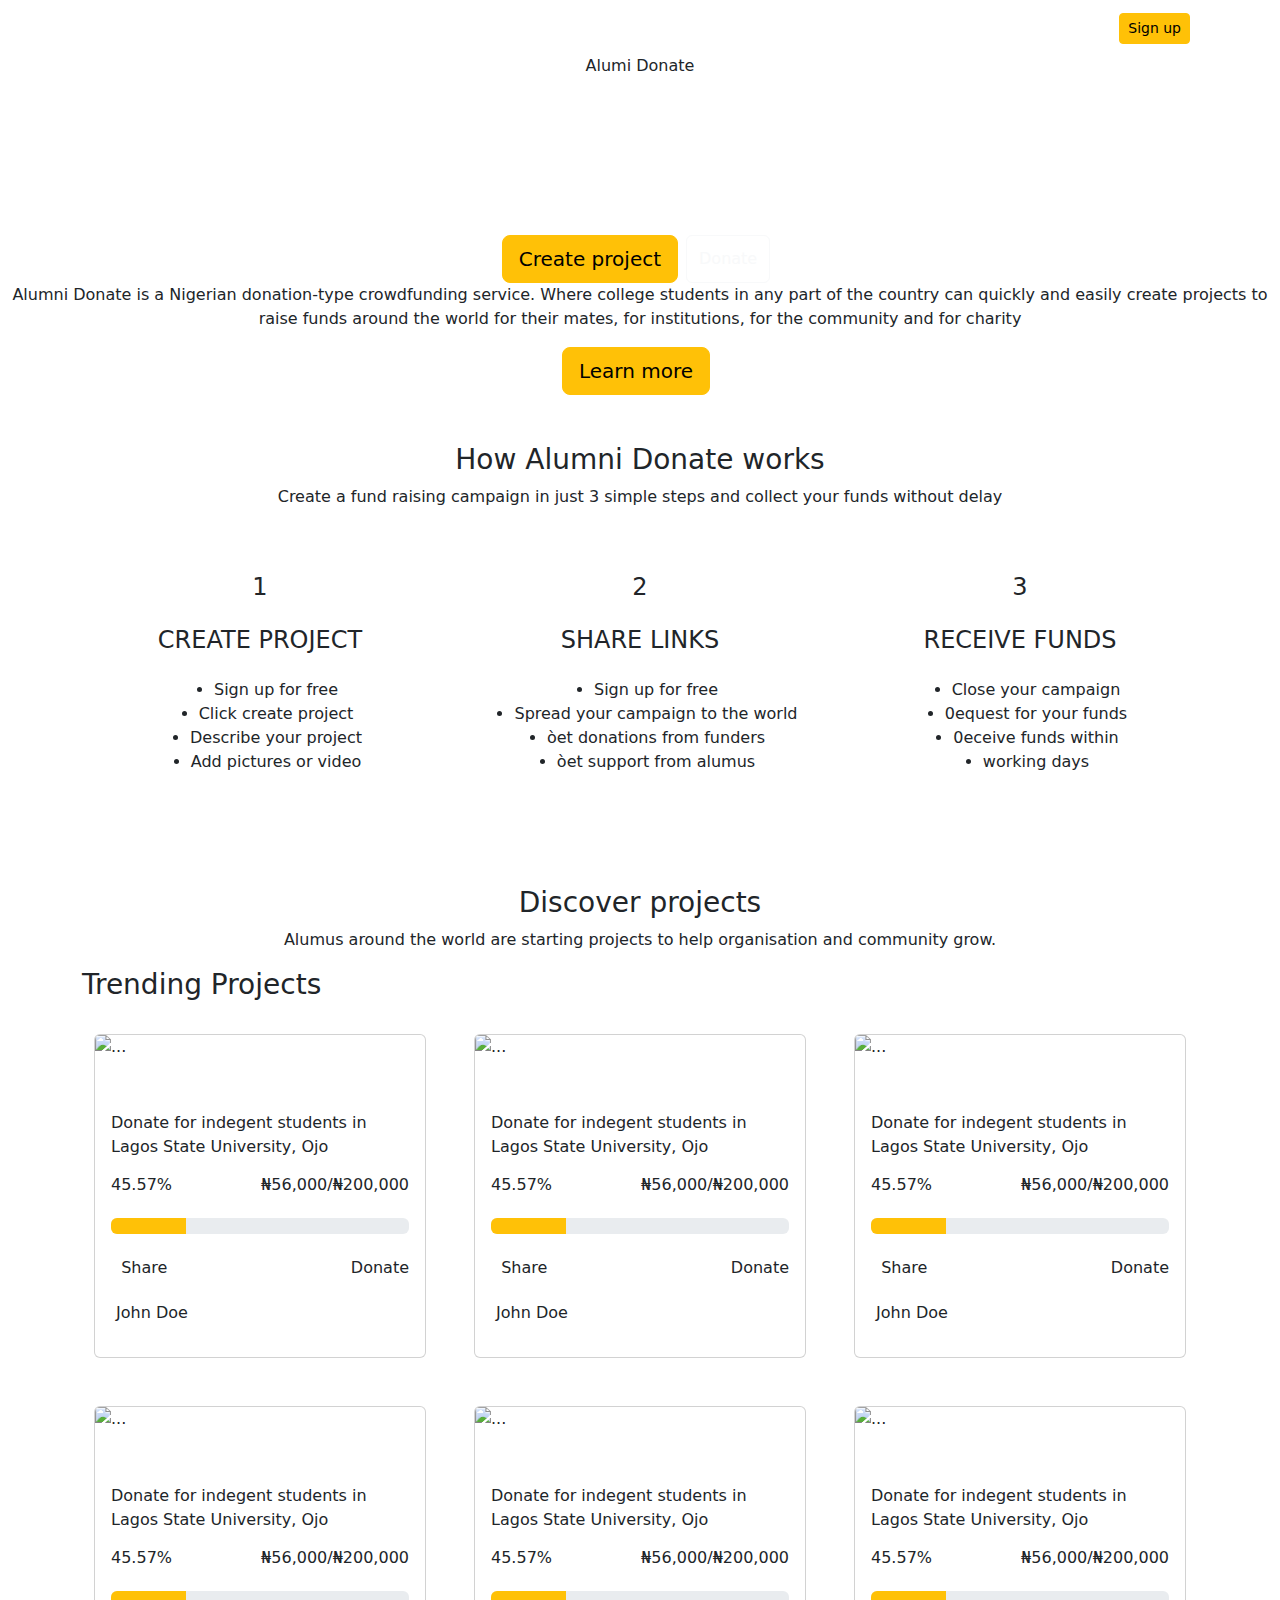
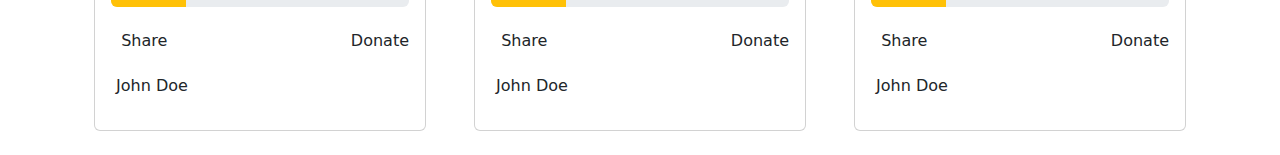
==== Front-end/pages/index.html @ fae0b741 "edits to index" ====
<!DOCTYPE html>
<html lang="en">
  <head>
    <meta charset="UTF-8" />
    <meta http-equiv="X-UA-Compatible" content="IE=edge" />
    <meta name="viewport" content="width=device-width, initial-scale=1.0" />
    <title>Document</title>
    <link href="fontawesome6.2.0/css/fontawesome.css" rel="stylesheet" />
    <link href="fontawesome6.2.0/css/brands.css" rel="stylesheet" />
    <link href="fontawesome6.2.0/css/solid.css" rel="stylesheet" />
    <link
      rel="stylesheet"
      href="https://cdnjs.cloudflare.com/ajax/libs/twitter-bootstrap/5.1.0/css/bootstrap.min.css"
    />
    <!-- <link rel="stylesheet" href="https://cdnjs.cloudflare.com/ajax/libs/font-awesome/5.15.4/css/all.min.css"> -->
    <link rel="stylesheet" href="css/main.css" />
  </head>
  <body>
    <section class="hero">
      <header class="menu_wrapper">
        <nav class="navbar navbar-expand-lg">
          <div class="container">
            <a href="index.php" class="navbar-brand">
              <img src="image/logo.png" class="img-fluid" alt="" />
            </a>

            <button
              class="navbar-toggler"
              data-bs-toggle="collapse"
              data-bs-target="#menu"
              area-controls="menu"
              area-expanded="false"
              area-label="Toggle navigation"
            >
              <i class="fas fa-stream navbar-toggler-icon text-black"></i>
            </button>
            <div class="collapse navbar-collapse" id="menu">
              <ul class="navbar-nav ms-auto mb-2 mb-lg-0">
                <li class="nav-item dropdown">
                  <a
                    href=""
                    class="text-white nav-link dropdown-toggle"
                    data-bs-toggle="dropdown"
                    data-bs-auto-close="outside"
                  >
                    <!-- <i class="fa-solid fa-bars"></i> -->
                    Browse
                  </a>
                  <ul class="dropdown-menu bg-dark shadow">
                    <li>
                      <a href="" class="text-white dropdown-item">
                        How it works
                      </a>
                    </li>
                    <li>
                      <a href="" class="text-white dropdown-item">
                        Documentation
                      </a>
                    </li>
                    <li>
                      <a href="" class="text-white dropdown-item">
                        Fund Request
                      </a>
                    </li>
                  </ul>
                </li>
                <li class="nav-item">
                  <a href="communication.php" class="text-white nav-link">
                    <!-- <i class="fa-solid fa-location-dot"></i> -->
                    Login
                  </a>
                </li>
              </ul>
              <form class="d-flex" role="search">
                <input
                  class="btn btn-sm btn-warning me-2"
                  type="button"
                  value="Sign up"
                />
              </form>
            </div>
          </div>
        </nav>
      </header>

      <center>
        <h6 class="small-title">Alumi Donate</h6>
      </center>
      <h1 class="title-text text-white text-center">
        Raising funds to build the
        <br />
        Institutions of our
        <br />
        dreams
      </h1>
      <div class="hero-btn d-flex justify-content-center mx-auto">
        <button class="btn btn-lg btn-warning me-2" type="button">
          Create project
        </button>
        <button class="btn btn-outline-light me-2" type="button">
          Donate
          <i class="fa-solid fa-arrow-right"></i>
        </button>
      </div>
    </section>

    <section class="top_box">
      <p class="text-center">
        Alumni Donate is a Nigerian donation-type crowdfunding service. Where
        college students in any part of the country can quickly and easily
        create projects to raise funds around the world for their mates, for
        institutions, for the community and for charity
      </p>
      <center>
        <button class="btn btn-lg btn-warning me-2" type="button">
          Learn more
        </button>
      </center>
    </section>

    <section class="first_section mt-5">
      <h3 class="text-center tick-title">How Alumni Donate works</h3>
      <p class="text-center">
        Create a fund raising campaign in just 3 simple steps and collect your
        funds without delay
      </p>
      <br />
      <br />
      <div class="container">
        <div class="row">
          <div
            class="col-md-4 d-flex flex-column justify-content-center align-items-center"
          >
            <h4
              class="number mb-4 d-flex justify-content-center align-items-center"
            >
              1
            </h4>
            <h4 class="mb-4">CREATE PROJECT</h4>
            <ul
              class="d-flex flex-column justify-content-center align-items-center"
            >
              <li>Sign up for free</li>
              <li>Click create project</li>
              <li>Describe your project</li>
              <li>Add pictures or video</li>
            </ul>
          </div>
          <div
            class="col-md-4 d-flex flex-column justify-content-center align-items-center"
          >
            <h4
              class="number mb-4 d-flex justify-content-center align-items-center"
            >
              2
            </h4>
            <h4 class="mb-4">SHARE LINKS</h4>
            <ul
              class="d-flex flex-column justify-content-center align-items-center"
            >
              <li>Sign up for free</li>
              <li>Spread your campaign to the world</li>
              <li>òet donations from funders</li>
              <li>òet support from alumus</li>
            </ul>
          </div>
          <div
            class="col-md-4 d-flex flex-column justify-content-center align-items-center"
          >
            <h4
              class="number mb-4 d-flex justify-content-center align-items-center"
            >
              3
            </h4>
            <h4 class="mb-4">RECEIVE FUNDS</h4>
            <ul
              class="d-flex flex-column justify-content-center align-items-center"
            >
              <li>Close your campaign</li>
              <li>0equest for your funds</li>
              <li>0eceive funds within</li>
              <li>working days</li>
            </ul>
          </div>
        </div>
      </div>
    </section>

    <section class="second_section mt-5 pt-5">
      <div class="container">
        <h3 class="text-center tick-title">Discover projects</h3>
        <p class="text-center">
          Alumus around the world are starting projects to help organisation and
          community grow.
        </p>
        <h3 class="trending">Trending Projects</h3>

        <div class="row">
          <div class="col-md-4 p-4">
            <div class="card h-100">
              <img
                src="https://images.pexels.com/photos/1370295/pexels-photo-1370295.jpeg?auto=compress&cs=tinysrgb&w=1260&h=750&dpr=1"
                class="card-img-top"
                alt="..."
              />
              <div class="card-body">
                <span class="badge m-2">EDUCATION</span>
                <p class="card-text mb-3">
                  Donate for indegent students in Lagos State University, Ojo
                </p>
                <div
                  class="amount mb-3 d-flex flex-row justify-content-between"
                >
                  <h6>45.57%</h6>
                  <h6>₦56,000/₦200,000</h6>
                </div>
                <div class="progress mb-4">
                  <div
                    class="progress-bar bg-warning"
                    role="progressbar"
                    aria-label="Warning example"
                    style="width: 25%"
                    aria-valuenow="25"
                    aria-valuemin="0"
                    aria-valuemax="100"
                  ></div>
                </div>
                <div
                  class="amount mb-3 d-flex flex-row justify-content-between"
                >
                  <h6>
                    <i class="fa-sharp fa-solid fa-share-nodes"></i>
                    &nbsp; Share
                  </h6>
                  <h6>
                    <i class="fa-solid fa-hand-holding-dollar"></i>
                    &nbsp;Donate
                  </h6>
                </div>
                <div class="line"></div>
                <div
                  class="mt-3 d-flex flex-row align-item-center justify-item-center"
                >
                  <img src="image/icon.png" class="img-fluid icon" alt="" />
                  &nbsp;
                  <p>John Doe</p>
                </div>
              </div>
              <!-- <div class="card-footer">
                <small class="text-muted">Last updated 3 mins ago</small>
              </div> -->
            </div>
          </div>
          <div class="col-md-4 p-4">
            <div class="card h-100">
              <img
                src="https://images.pexels.com/photos/1370295/pexels-photo-1370295.jpeg?auto=compress&cs=tinysrgb&w=1260&h=750&dpr=1"
                class="card-img-top"
                alt="..."
              />
              <div class="card-body">
                <span class="badge m-2">EDUCATION</span>
                <p class="card-text mb-3">
                  Donate for indegent students in Lagos State University, Ojo
                </p>
                <div
                  class="amount mb-3 d-flex flex-row justify-content-between"
                >
                  <h6>45.57%</h6>
                  <h6>₦56,000/₦200,000</h6>
                </div>
                <div class="progress mb-4">
                  <div
                    class="progress-bar bg-warning"
                    role="progressbar"
                    aria-label="Warning example"
                    style="width: 25%"
                    aria-valuenow="25"
                    aria-valuemin="0"
                    aria-valuemax="100"
                  ></div>
                </div>
                <div
                  class="amount mb-3 d-flex flex-row justify-content-between"
                >
                  <h6>
                    <i class="fa-sharp fa-solid fa-share-nodes"></i>
                    &nbsp; Share
                  </h6>
                  <h6>
                    <i class="fa-solid fa-hand-holding-dollar"></i>
                    &nbsp;Donate
                  </h6>
                </div>
                <div class="line"></div>
                <div
                  class="mt-3 d-flex flex-row align-item-center justify-item-center"
                >
                  <img src="image/icon.png" class="img-fluid icon" alt="" />
                  &nbsp;
                  <p>John Doe</p>
                </div>
              </div>
              <!-- <div class="card-footer">
                <small class="text-muted">Last updated 3 mins ago</small>
              </div> -->
            </div>
          </div>
          <div class="col-md-4 p-4">
            <div class="card h-100">
              <img
                src="https://images.pexels.com/photos/1370295/pexels-photo-1370295.jpeg?auto=compress&cs=tinysrgb&w=1260&h=750&dpr=1"
                class="card-img-top"
                alt="..."
              />
              <div class="card-body">
                <span class="badge m-2">EDUCATION</span>
                <p class="card-text mb-3">
                  Donate for indegent students in Lagos State University, Ojo
                </p>
                <div
                  class="amount mb-3 d-flex flex-row justify-content-between"
                >
                  <h6>45.57%</h6>
                  <h6>₦56,000/₦200,000</h6>
                </div>
                <div class="progress mb-4">
                  <div
                    class="progress-bar bg-warning"
                    role="progressbar"
                    aria-label="Warning example"
                    style="width: 25%"
                    aria-valuenow="25"
                    aria-valuemin="0"
                    aria-valuemax="100"
                  ></div>
                </div>
                <div
                  class="amount mb-3 d-flex flex-row justify-content-between"
                >
                  <h6>
                    <i class="fa-sharp fa-solid fa-share-nodes"></i>
                    &nbsp; Share
                  </h6>
                  <h6>
                    <i class="fa-solid fa-hand-holding-dollar"></i>
                    &nbsp;Donate
                  </h6>
                </div>
                <div class="line"></div>
                <div
                  class="mt-3 d-flex flex-row align-item-center justify-item-center"
                >
                  <img src="image/icon.png" class="img-fluid icon" alt="" />
                  &nbsp;
                  <p>John Doe</p>
                </div>
              </div>
              <!-- <div class="card-footer">
                <small class="text-muted">Last updated 3 mins ago</small>
              </div> -->
            </div>
          </div>
        </div>
        <div class="row">
          <div class="col-md-4 p-4">
            <div class="card h-100">
              <img
                src="https://images.pexels.com/photos/1370295/pexels-photo-1370295.jpeg?auto=compress&cs=tinysrgb&w=1260&h=750&dpr=1"
                class="card-img-top"
                alt="..."
              />
              <div class="card-body">
                <span class="badge m-2">EDUCATION</span>
                <p class="card-text mb-3">
                  Donate for indegent students in Lagos State University, Ojo
                </p>
                <div
                  class="amount mb-3 d-flex flex-row justify-content-between"
                >
                  <h6>45.57%</h6>
                  <h6>₦56,000/₦200,000</h6>
                </div>
                <div class="progress mb-4">
                  <div
                    class="progress-bar bg-warning"
                    role="progressbar"
                    aria-label="Warning example"
                    style="width: 25%"
                    aria-valuenow="25"
                    aria-valuemin="0"
                    aria-valuemax="100"
                  ></div>
                </div>
                <div
                  class="amount mb-3 d-flex flex-row justify-content-between"
                >
                  <h6>
                    <i class="fa-sharp fa-solid fa-share-nodes"></i>
                    &nbsp; Share
                  </h6>
                  <h6>
                    <i class="fa-solid fa-hand-holding-dollar"></i>
                    &nbsp;Donate
                  </h6>
                </div>
                <div class="line"></div>
                <div
                  class="mt-3 d-flex flex-row align-item-center justify-item-center"
                >
                  <img src="image/icon.png" class="img-fluid icon" alt="" />
                  &nbsp;
                  <p>John Doe</p>
                </div>
              </div>
              <!-- <div class="card-footer">
                <small class="text-muted">Last updated 3 mins ago</small>
              </div> -->
            </div>
          </div>
          <div class="col-md-4 p-4">
            <div class="card h-100">
              <img
                src="https://images.pexels.com/photos/1370295/pexels-photo-1370295.jpeg?auto=compress&cs=tinysrgb&w=1260&h=750&dpr=1"
                class="card-img-top"
                alt="..."
              />
              <div class="card-body">
                <span class="badge m-2">EDUCATION</span>
                <p class="card-text mb-3">
                  Donate for indegent students in Lagos State University, Ojo
                </p>
                <div
                  class="amount mb-3 d-flex flex-row justify-content-between"
                >
                  <h6>45.57%</h6>
                  <h6>₦56,000/₦200,000</h6>
                </div>
                <div class="progress mb-4">
                  <div
                    class="progress-bar bg-warning"
                    role="progressbar"
                    aria-label="Warning example"
                    style="width: 25%"
                    aria-valuenow="25"
                    aria-valuemin="0"
                    aria-valuemax="100"
                  ></div>
                </div>
                <div
                  class="amount mb-3 d-flex flex-row justify-content-between"
                >
                  <h6>
                    <i class="fa-sharp fa-solid fa-share-nodes"></i>
                    &nbsp; Share
                  </h6>
                  <h6>
                    <i class="fa-solid fa-hand-holding-dollar"></i>
                    &nbsp;Donate
                  </h6>
                </div>
                <div class="line"></div>
                <div
                  class="mt-3 d-flex flex-row align-item-center justify-item-center"
                >
                  <img src="image/icon.png" class="img-fluid icon" alt="" />
                  &nbsp;
                  <p>John Doe</p>
                </div>
              </div>
              <!-- <div class="card-footer">
                <small class="text-muted">Last updated 3 mins ago</small>
              </div> -->
            </div>
          </div>
          <div class="col-md-4 p-4">
            <div class="card h-100">
              <img
                src="https://images.pexels.com/photos/1370295/pexels-photo-1370295.jpeg?auto=compress&cs=tinysrgb&w=1260&h=750&dpr=1"
                class="card-img-top"
                alt="..."
              />
              <div class="card-body">
                <span class="badge m-2">EDUCATION</span>
                <p class="card-text mb-3">
                  Donate for indegent students in Lagos State University, Ojo
                </p>
                <div
                  class="amount mb-3 d-flex flex-row justify-content-between"
                >
                  <h6>45.57%</h6>
                  <h6>₦56,000/₦200,000</h6>
                </div>
                <div class="progress mb-4">
                  <div
                    class="progress-bar bg-warning"
                    role="progressbar"
                    aria-label="Warning example"
                    style="width: 25%"
                    aria-valuenow="25"
                    aria-valuemin="0"
                    aria-valuemax="100"
                  ></div>
                </div>
                <div
                  class="amount mb-3 d-flex flex-row justify-content-between"
                >
                  <h6>
                    <i class="fa-sharp fa-solid fa-share-nodes"></i>
                    &nbsp; Share
                  </h6>
                  <h6>
                    <i class="fa-solid fa-hand-holding-dollar"></i>
                    &nbsp;Donate
                  </h6>
                </div>
                <div class="line"></div>
                <div
                  class="mt-3 d-flex flex-row align-item-center justify-item-center"
                >
                  <img src="image/icon.png" class="img-fluid icon" alt="" />
                  &nbsp;
                  <p>John Doe</p>
                </div>
              </div>
              <!-- <div class="card-footer">
                <small class="text-muted">Last updated 3 mins ago</small>
              </div> -->
            </div>
          </div>
        </div>
      </div>
    </section>

    <!-- <section class="section-subscribe bg-light">
        <div class="container">
          <div class="row justify-content-center align-items-center">
            <div class="col-md-12- mb-4">
              <h1 class="heading">Newsletter</h1>
            </div>

            <div class="col-md-12">
              <form action="" method="POST">
                <div class="row">
                  <div class="col-md-4 mb-4">
                    <input
                      type="email"
                      class="form-control"
                      placeholder="Please enter your email address"
                    />
                  </div>

                  <div class="col-md-4" mb-4>
                    <input
                      type="submit"
                      class="btn btn-secondary w-100"
                      value="Subscribe"
                    />
                  </div>
                </div>
              </form>
            </div>
          </div>
        </div>
      </section>
    </div>
    <div class="card-footer text_color">
      <div class="margin_style">
        <a href="" class="">
          <img src="/Front-end/assets/image/logo.png" class="img-fluid navbar-brand" alt="" />
        </a>
      </div>
      <div class="row footer_background">
        <div class="col-sm-6 col-md-4 col-lg-3">
          <h4>COMPANY</h4>
          <h6>About Us</h6>
          <h6>Get in Touch</h6>
          <h6>Terms of Service</h6>
          <h6>Privacy Policy</h6>
        </div>
        <div class="col-sm-6 col-md-4 col-lg-3">
          <h4>RESOURCES</h4>
          <h6>How it works</h6>
          <h6>White paper</h6>
        </div>
        <div class="col-sm-6 col-md-4 col-lg-3">
          <h4>QUICK LINKS</h4>
          <h6>Home</h6>
          <h6>campaign</h6>
          <h6>FAQs</h6>
        </div>
        <div class="col-sm-6 col-md-4 col-lg-3">
          <h4>COMMUNITY</h4>
          <div class="social_link d-flex align-item-center gap-4">
            <a href="">
              <i class="fa-brands fa-facebook social_style"></i>
            </a>
            <a href="">
              <i class="fa-brands fa-instagram"></i>
            </a>
          </div>

          <div class="social_link d-flex align-item-center gap-4">
            <a href="">
              <i class="fa-brands fa-linkedin"></i>
            </a>
            <a href="">
              <i class="fa-brands fa-twitter"></i>
            </a>
          </div>
        </div>
      </div>
    </div>
  </section> -->

    <script src="js/app.js"></script>
    <script src="https://cdnjs.cloudflare.com/ajax/libs/popper.js/2.9.2/umd/popper.min.js"></script>
    <script src="https://cdnjs.cloudflare.com/ajax/libs/twitter-bootstrap/5.1.0/js/bootstrap.min.js"></script>
    <script src="https://cdnjs.cloudflare.com/ajax/libs/font-awesome/5.15.4/js/solid.min.js"></script>
  </body>
</html>
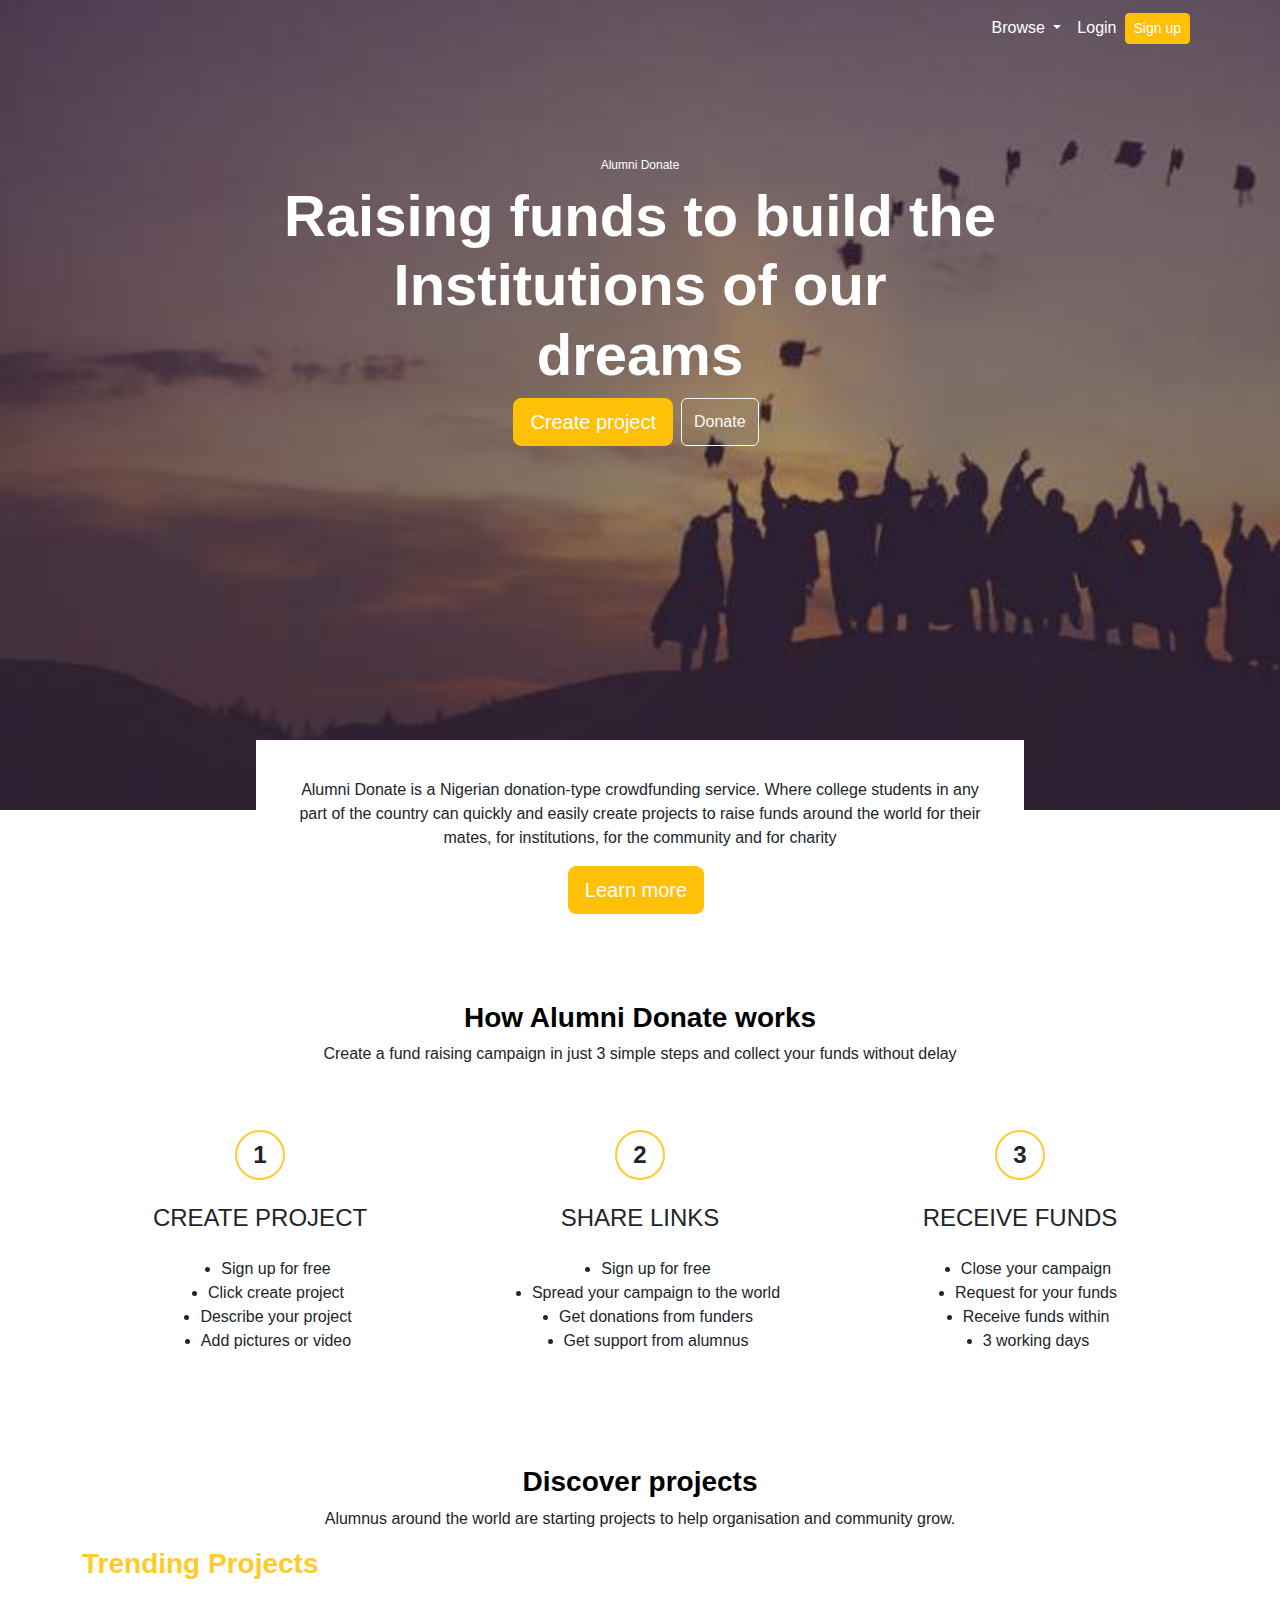
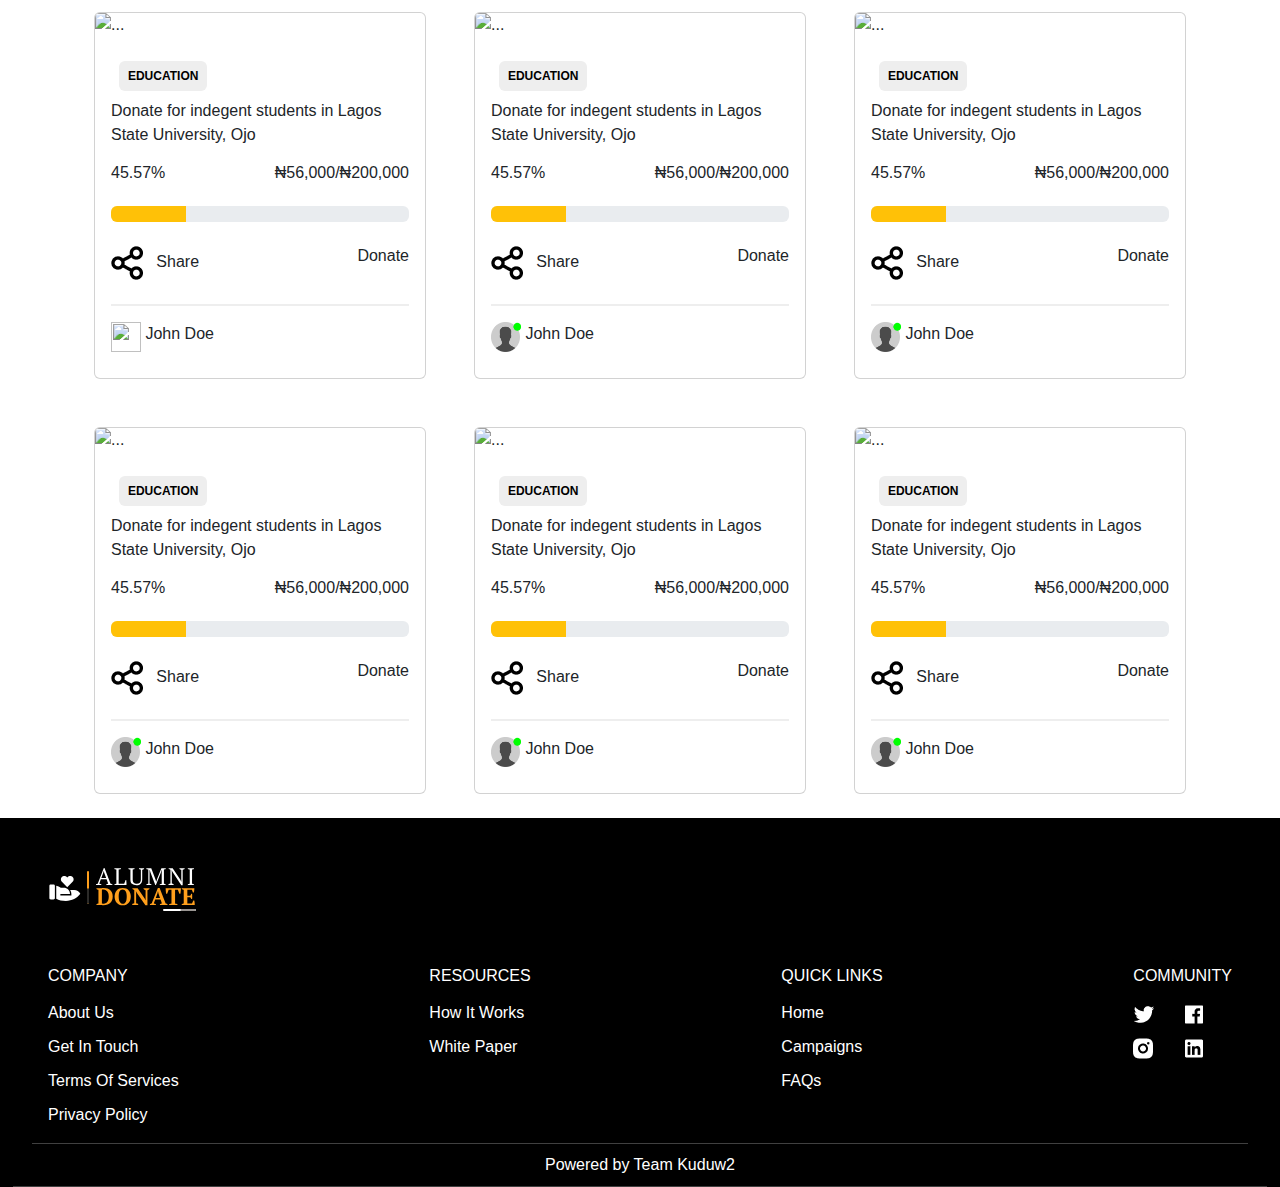
==== commit dcd3ea74: "frontend touches" ====
--- a/Front-end/pages/index.html
+++ b/Front-end/pages/index.html
@@ -4,7 +4,7 @@
     <meta charset="UTF-8" />
     <meta http-equiv="X-UA-Compatible" content="IE=edge" />
     <meta name="viewport" content="width=device-width, initial-scale=1.0" />
-    <title>Document</title>
+    <title>Alumni Donate</title>
     <link href="fontawesome6.2.0/css/fontawesome.css" rel="stylesheet" />
     <link href="fontawesome6.2.0/css/brands.css" rel="stylesheet" />
     <link href="fontawesome6.2.0/css/solid.css" rel="stylesheet" />
@@ -13,7 +13,7 @@
       href="https://cdnjs.cloudflare.com/ajax/libs/twitter-bootstrap/5.1.0/css/bootstrap.min.css"
     />
     <!-- <link rel="stylesheet" href="https://cdnjs.cloudflare.com/ajax/libs/font-awesome/5.15.4/css/all.min.css"> -->
-    <link rel="stylesheet" href="css/main.css" />
+    <link rel="stylesheet" href="../assets/css/main.css" />
   </head>
   <body>
     <section class="hero">
@@ -84,7 +84,7 @@
       </header>
 
       <center>
-        <h6 class="small-title">Alumi Donate</h6>
+        <h6 class="small-title">Alumni Donate</h6>
       </center>
       <h1 class="title-text text-white text-center">
         Raising funds to build the
@@ -119,7 +119,7 @@
     </section>
 
     <section class="first_section mt-5">
-      <h3 class="text-center tick-title">How Alumni Donate works</h3>
+      <h3 class="text-center tick-title" id="workings">How Alumni Donate works</h3>
       <p class="text-center">
         Create a fund raising campaign in just 3 simple steps and collect your
         funds without delay
@@ -160,8 +160,8 @@
             >
               <li>Sign up for free</li>
               <li>Spread your campaign to the world</li>
-              <li>òet donations from funders</li>
-              <li>òet support from alumus</li>
+              <li>Get donations from funders</li>
+              <li>Get support from alumnus</li>
             </ul>
           </div>
           <div
@@ -177,9 +177,9 @@
               class="d-flex flex-column justify-content-center align-items-center"
             >
               <li>Close your campaign</li>
-              <li>0equest for your funds</li>
-              <li>0eceive funds within</li>
-              <li>working days</li>
+              <li>Request for your funds</li>
+              <li>Receive funds within</li>
+              <li>3 working days</li>
             </ul>
           </div>
         </div>
@@ -190,7 +190,7 @@
       <div class="container">
         <h3 class="text-center tick-title">Discover projects</h3>
         <p class="text-center">
-          Alumus around the world are starting projects to help organisation and
+          Alumnus around the world are starting projects to help organisation and
           community grow.
         </p>
         <h3 class="trending">Trending Projects</h3>
@@ -229,7 +229,7 @@
                   class="amount mb-3 d-flex flex-row justify-content-between"
                 >
                   <h6>
-                    <i class="fa-sharp fa-solid fa-share-nodes"></i>
+                    <img src="../assets/logo/share logo.png" alt="">
                     &nbsp; Share
                   </h6>
                   <h6>
@@ -284,7 +284,7 @@
                   class="amount mb-3 d-flex flex-row justify-content-between"
                 >
                   <h6>
-                    <i class="fa-sharp fa-solid fa-share-nodes"></i>
+                    <img src="../assets/logo/share logo.png" alt="">
                     &nbsp; Share
                   </h6>
                   <h6>
@@ -296,7 +296,7 @@
                 <div
                   class="mt-3 d-flex flex-row align-item-center justify-item-center"
                 >
-                  <img src="image/icon.png" class="img-fluid icon" alt="" />
+                  <img src="../assets/image/icon.png" class="img-fluid icon" alt="" />
                   &nbsp;
                   <p>John Doe</p>
                 </div>
@@ -339,7 +339,7 @@
                   class="amount mb-3 d-flex flex-row justify-content-between"
                 >
                   <h6>
-                    <i class="fa-sharp fa-solid fa-share-nodes"></i>
+                    <img src="../assets/logo/share logo.png" alt="">
                     &nbsp; Share
                   </h6>
                   <h6>
@@ -351,7 +351,7 @@
                 <div
                   class="mt-3 d-flex flex-row align-item-center justify-item-center"
                 >
-                  <img src="image/icon.png" class="img-fluid icon" alt="" />
+                  <img src="../assets/image/icon.png" class="img-fluid icon" alt="" />
                   &nbsp;
                   <p>John Doe</p>
                 </div>
@@ -396,7 +396,7 @@
                   class="amount mb-3 d-flex flex-row justify-content-between"
                 >
                   <h6>
-                    <i class="fa-sharp fa-solid fa-share-nodes"></i>
+                    <img src="../assets/logo/share logo.png" alt="">
                     &nbsp; Share
                   </h6>
                   <h6>
@@ -408,7 +408,7 @@
                 <div
                   class="mt-3 d-flex flex-row align-item-center justify-item-center"
                 >
-                  <img src="image/icon.png" class="img-fluid icon" alt="" />
+                  <img src="../assets/image/icon.png" class="img-fluid icon" alt="" />
                   &nbsp;
                   <p>John Doe</p>
                 </div>
@@ -451,7 +451,7 @@
                   class="amount mb-3 d-flex flex-row justify-content-between"
                 >
                   <h6>
-                    <i class="fa-sharp fa-solid fa-share-nodes"></i>
+                    <img src="../assets/logo/share logo.png" alt="">
                     &nbsp; Share
                   </h6>
                   <h6>
@@ -463,7 +463,7 @@
                 <div
                   class="mt-3 d-flex flex-row align-item-center justify-item-center"
                 >
-                  <img src="image/icon.png" class="img-fluid icon" alt="" />
+                  <img src="../assets/image/icon.png" class="img-fluid icon" alt="" />
                   &nbsp;
                   <p>John Doe</p>
                 </div>
@@ -506,7 +506,7 @@
                   class="amount mb-3 d-flex flex-row justify-content-between"
                 >
                   <h6>
-                    <i class="fa-sharp fa-solid fa-share-nodes"></i>
+                    <img src="../assets/logo/share logo.png" alt="">
                     &nbsp; Share
                   </h6>
                   <h6>
@@ -518,7 +518,7 @@
                 <div
                   class="mt-3 d-flex flex-row align-item-center justify-item-center"
                 >
-                  <img src="image/icon.png" class="img-fluid icon" alt="" />
+                  <img src="../assets/image/icon.png" class="img-fluid icon" alt="" />
                   &nbsp;
                   <p>John Doe</p>
                 </div>
@@ -612,6 +612,66 @@
       </div>
     </div>
   </section> -->
+  <footer>
+    <section class="section-center">
+      <div class="image-container">
+        <img src="../assets/images/Logo.svg" alt="">
+      </div>
+      <section class="footer-flex">
+        <article>
+          <h3>company</h3>
+          <ul>
+            <li><a href="../pages/documentation.html"> about us</a></li>
+            <li><a href="#"> get in touch</a></li>
+            <li><a href="#"> terms of services</a></li>
+            <li><a href="#"> privacy policy</a></li>
+        </ul>
+    </article>
+    <article>
+        <h3>resources</h3>
+        <ul>
+            <li><a href="../pages/index.html#workings">how it works</a></li>
+            <li><a href="#">white paper</a></li>
+           
+        </ul>
+    </article>
+    <article>
+        <h3>Quick Links</h3>
+        <ul>
+            <li><a href="../pages/index.html">home</a></li>
+            <li><a href="#">Campaigns</a></li>
+            <li><a href="#">FAQs</a></li>
+        </ul>
+        </article>
+        <article>
+          <h3>community</h3>
+          <ul class="grid-social">
+            <li> <a href="https://www.twitter.com" target="_blank" class="footer-icon">
+              <img src="../assets/logo/twitter logo.png" alt="">
+            </a></li>
+            <li> <a href="https://www.facebook.com" target="_blank" class="footer-icon">
+              <img src="../assets/logo/facebook logo.png" alt="">
+            </a></li>
+            <li> <a href="https://www.instagram.com" target="_blank" class="footer-icon">
+              <img src="../assets/logo/ig logo.png" alt="">
+            </a></li> 
+            <li> <a href="https://www.linkedin.com" target="_blank" class="footer-icon">
+              <img src="../assets/logo/linkedin logo.png" alt="">
+            </a></li> 
+          </ul>
+        </article>
+
+    </section> 
+    <hr>
+  </section>
+    <section class="credit">
+      <div>
+          Powered by Team Kuduw2
+      </div>
+      <hr>
+    </section>
+
+  </footer>
 
     <script src="js/app.js"></script>
     <script src="https://cdnjs.cloudflare.com/ajax/libs/popper.js/2.9.2/umd/popper.min.js"></script>
--- a/Front-end/assets/css/main.css
+++ b/Front-end/assets/css/main.css
@@ -0,0 +1,282 @@
+@import url('https://fonts.googleapis.com/css2?family=Roboto:wght@300;400;500;700;900&display=swap');
+:root {
+  --primary-color: #FFCA2C;
+  --secondary-color: #ddd;
+  --white-color: #fff;
+  --black-color: #3f3b51;
+}
+*{
+  margin: 0;
+  padding: 0;
+  box-sizing: border-box;
+}
+body {
+  font-family: 'Inter', sans-serif;
+}
+
+.navbar-brand{
+  width: 8em;
+}
+
+
+ .hero {
+  /* margin-top: -80px; */
+  background-image: url(../image/hero.jpg);
+  width: 100%;
+  height: 90vh;
+  background-size: cover;
+ }
+ .hero .small-title {
+   padding-top: 8%;
+   font-size: 12px;
+   color: var(--white-color);
+ }
+ .hero .title-text {
+  display: flex;
+  justify-content: center;
+  justify-items: center;
+  font-size: 58px;
+  font-weight: 900;
+  /* padding-top: 15%; */
+ }
+
+ .btn-warning {
+  color: #fff;
+ }
+ .btn-warning:hover {
+  color: #fff;
+ }
+ .top_box {
+  padding: 3%;
+  width: 60%;
+  margin: 0 auto;
+  background-color: var(--white-color);
+  margin-top: -70px;
+ }
+ .tick-title {
+  font-weight: 900;
+  color: #000;
+ }
+
+ .number {
+  font-size: px;
+  font-weight: 600;
+  width: 50px;
+  height: 50px;
+  padding: 5%;
+  border: 2px solid var(--primary-color);
+  border-radius: 50%;
+  -webkit-border-radius: 50%;
+  -moz-border-radius: 50%;
+  -ms-border-radius: 50%;
+  -o-border-radius: 50%;
+}
+.trending {
+  color: var(--primary-color);
+  font-weight: 900;
+}
+.badge{
+  background-color: #eee;
+  padding: 3%;
+  color: #000;
+  
+}
+.line {
+  height: 2px;
+  background-color: #eee;
+}
+.icon {
+  width: 30px;
+  height: 30px;
+}
+
+.margin_style{ 
+  margin-bottom: 20px;
+}
+
+.text_color{
+  color: #fff;
+  background: #161820;
+}
+
+
+.social_link a i {
+  color: #fff;
+}
+
+/* footer */
+
+/* .margin_style {
+  display: flex;
+  justify-content: center;
+  padding: 0 48px;
+}
+
+.card-footer {
+  display: flex;
+  justify-content: space-between;
+  padding: 0 48px;
+}
+
+.section-subscribe {
+  padding: 5em 0;;
+}
+
+.form-control {
+  outline: none;
+  -webkit-box-shadow: 0 3px 10px -2px rgba(0,0,0,0.2) !important;
+  box-shadow: 0, 3px, 10px -2px rgb(0, 0, 0, 0.2) !important;
+}
+
+.form-control:focus, .form-control:active {
+  outline: none;
+}
+
+.btn {
+  -webkit-box-shadow: 0, 3px 10px -2px rgba(0,0,0,0.2) !important;
+  box-shadow: 0, 3px, 10px, -2px rgba(0,0,0,0.2) !important;
+}
+
+.btn.btn-secondary {
+  color: #fff;
+  border-width: 2px;
+  background: #bc5148;
+  border-color: #bc5148;
+  padding: 10px;
+}
+
+
+.site-footer {
+  padding: 5em 0;
+  background: #010101;
+  font-size: 14px;
+  color: #fff;
+}
+
+.site-footer p:last-child {
+  margin-bottom: 0;
+}
+
+.site-footer a:hover {
+  color: #fff;
+  border-bottom: 1px solid rgba(255, 255, 255, 0.2);
+}
+
+.site-footer h2 {
+  font-size: 22px;
+  margin-bottom: 28px;
+  letter-spacing: 0.5em;
+  color: #fff;
+}
+
+.site-footer .footer-link li {
+  line-height: 1.5;
+  margin-bottom: 15px;
+}
+
+.footer-social a {
+  line-height: 0;
+  border-radius: 50%;
+  margin: 0 5px 5px 0;
+  border: 1px solid rgba(255, 255, 255, 0.1);
+  width: 30px;
+  height: 30px;
+  text-align: center;
+  display: inline-block;
+}
+
+.footer-social a:hover {
+  background: #fff;
+  background-color: #fff;
+  color:#000;
+}
+
+.footer-social .fa {
+  margin-top:7px;
+} */
+
+@media screen and (max-width: 991px) {
+  .h6, h6 {
+    font-size: 0.8rem;
+  }
+}
+
+footer {
+  background-color: #000;
+  color: #fff;
+}
+footer h3 {
+  text-transform: uppercase;
+  font-size: 16px;
+  line-height: 34px;
+}
+footer a {
+  color: #ffffff;
+  text-decoration: none;
+}
+footer ul li a:hover {
+  color: #FF9F1C;
+}
+footer ul li {
+  margin-bottom: 10px;
+  text-transform: capitalize;
+  list-style-type: none;
+}
+footer ul {
+  padding-left: 0;
+}
+.image-container {
+  display: inline-block;
+  padding: 48px;
+}
+.grid-social {
+  display: grid;
+  grid-template-columns: auto auto;
+}
+/* .footer-icon:hover {
+  color: var(--btn-color);
+  transition: var(--transition);
+}
+footer ul li:hover a {
+  color: var(--btn-color);
+  transition: var(--transition);
+} */
+.footer-flex {
+  display: flex;
+  justify-content: space-between;
+  padding: 0 48px;
+}
+section hr {
+  width: 95%;
+  margin: auto;
+}
+.credit div {
+  text-align: center;
+  padding: 1vh;
+}  
+.credit hr {
+  width: 98%;
+  margin: auto;
+}
+
+@media screen and (max-width:670px) {
+  footer h3 {
+    font-size: 13px;
+}
+.image-container, .footer-flex {
+  padding: 20px;
+}
+}
+@media screen and (max-width:499px) {
+  footer h3 {
+    font-size: 12px;
+}
+footer a {
+    font-size: 10px;
+}
+}
+@media screen and (max-width:425px) {
+  footer .footer-flex {
+    display: block;
+  }
+}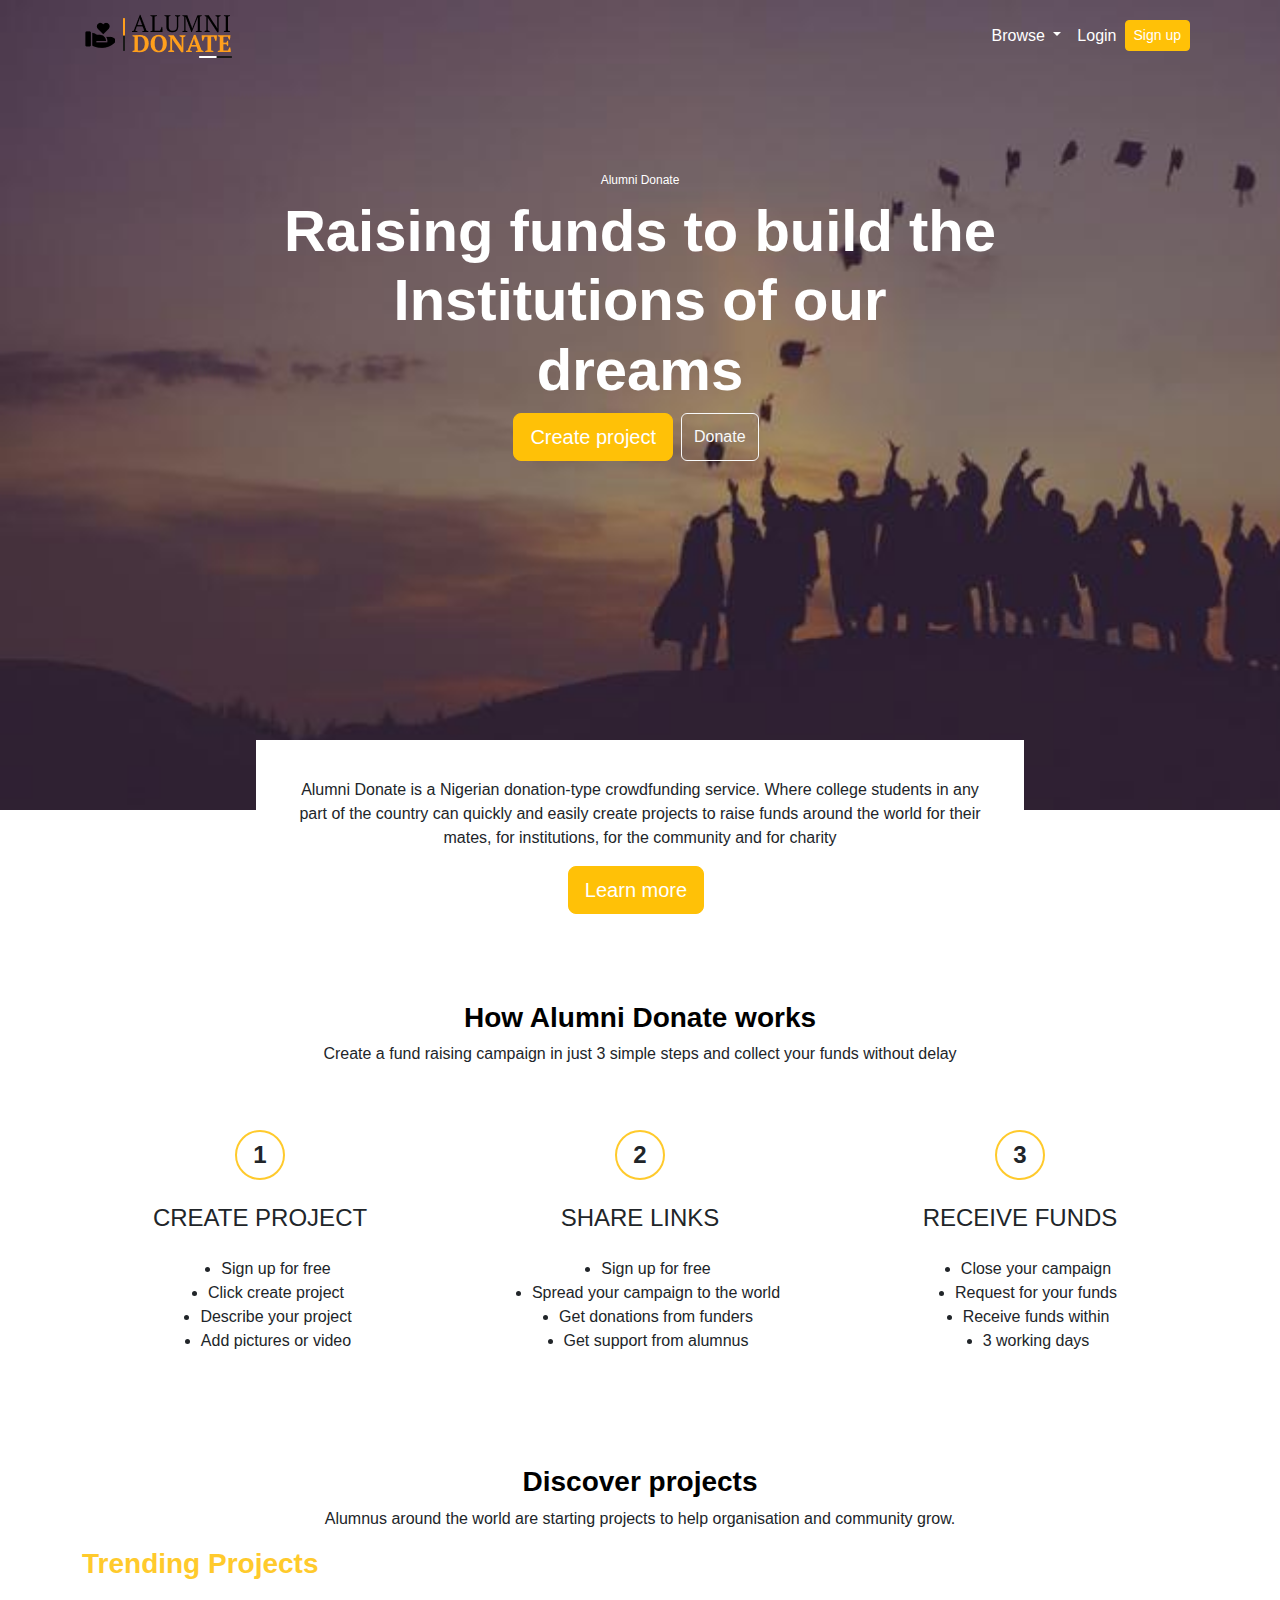
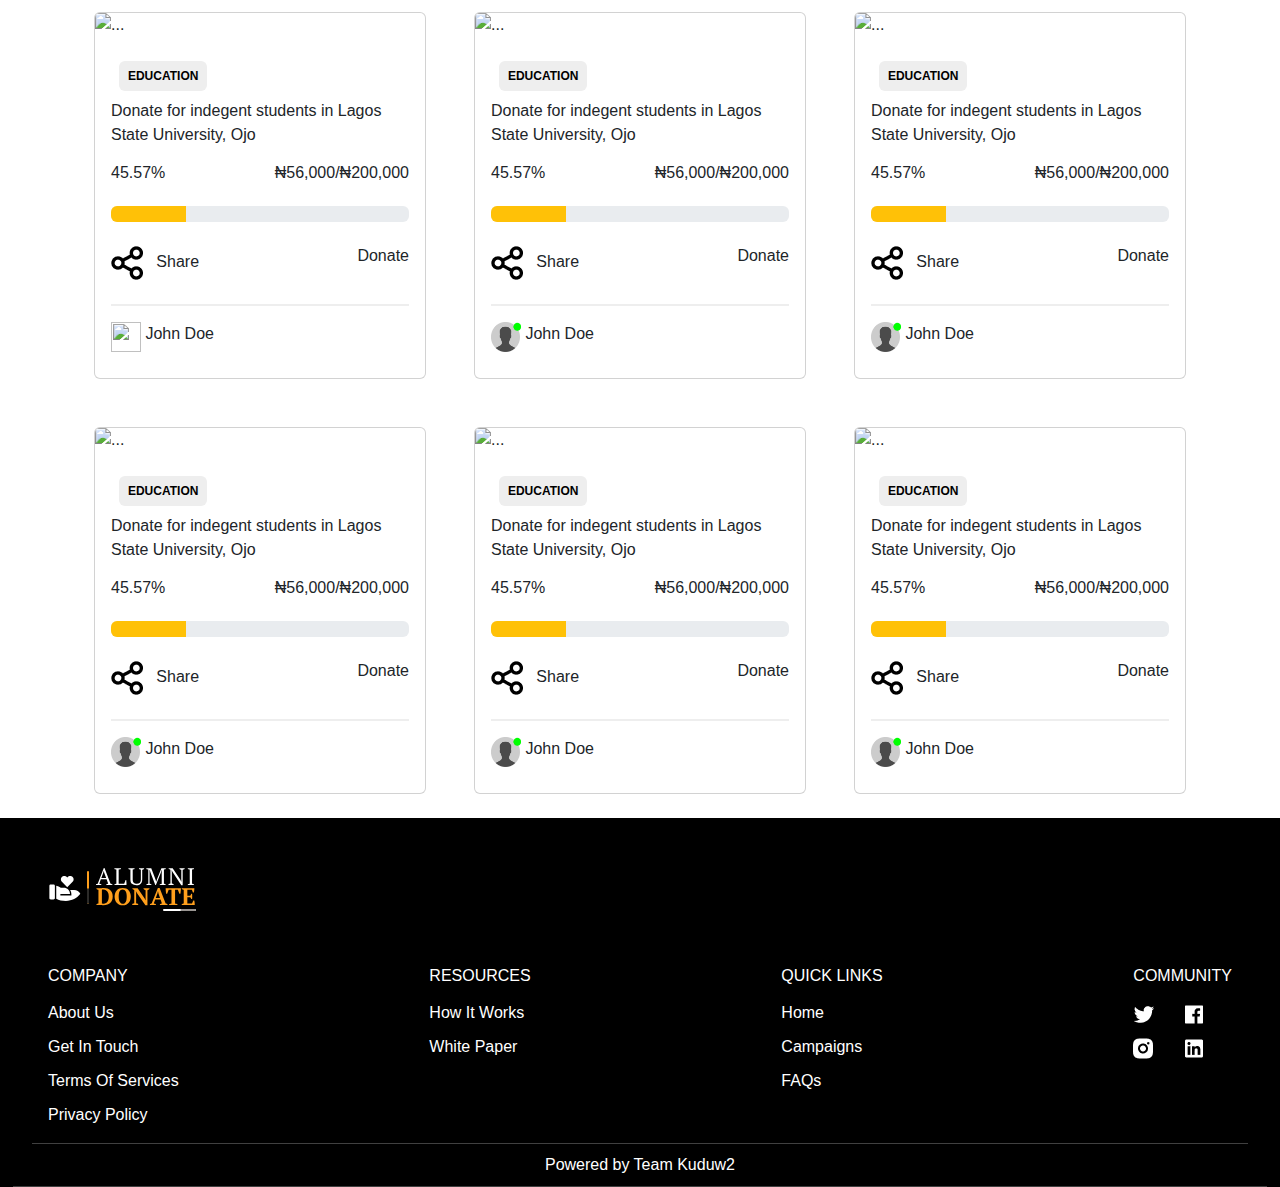
==== commit dc0bfb8f: "added last page" ====
--- a/Front-end/pages/index.html
+++ b/Front-end/pages/index.html
@@ -21,7 +21,7 @@
         <nav class="navbar navbar-expand-lg">
           <div class="container">
             <a href="index.php" class="navbar-brand">
-              <img src="image/logo.png" class="img-fluid" alt="" />
+              <img src="../assets/image/logo.png" class="img-fluid" alt="" />
             </a>
 
             <button
@@ -48,17 +48,17 @@
                   </a>
                   <ul class="dropdown-menu bg-dark shadow">
                     <li>
-                      <a href="" class="text-white dropdown-item">
+                      <a href="#workings" class="text-white dropdown-item">
                         How it works
                       </a>
                     </li>
                     <li>
-                      <a href="" class="text-white dropdown-item">
+                      <a href="../pages/documentation.html" class="text-white dropdown-item">
                         Documentation
                       </a>
                     </li>
                     <li>
-                      <a href="" class="text-white dropdown-item">
+                      <a href="../pages/projects.html" class="text-white dropdown-item">
                         Fund Request
                       </a>
                     </li>
@@ -76,6 +76,7 @@
                   class="btn btn-sm btn-warning me-2"
                   type="button"
                   value="Sign up"
+                  onclick="document.location='../pages/signup.html'"
                 />
               </form>
             </div>
@@ -94,10 +95,10 @@
         dreams
       </h1>
       <div class="hero-btn d-flex justify-content-center mx-auto">
-        <button class="btn btn-lg btn-warning me-2" type="button">
+        <button class="btn btn-lg btn-warning me-2" type="button" onclick="document.location='../pages/login.html'">
           Create project
         </button>
-        <button class="btn btn-outline-light me-2" type="button">
+        <button class="btn btn-outline-light me-2" type="button" onclick="document.location='../pages/projects.html'">
           Donate
           <i class="fa-solid fa-arrow-right"></i>
         </button>
@@ -112,7 +113,7 @@
         institutions, for the community and for charity
       </p>
       <center>
-        <button class="btn btn-lg btn-warning me-2" type="button">
+        <button class="btn btn-lg btn-warning me-2" type="button" onclick="document.location='../pages/documentation.html'">
           Learn more
         </button>
       </center>
--- a/Front-end/assets/css/main.css
+++ b/Front-end/assets/css/main.css
@@ -201,6 +201,7 @@
   }
 }
 
+/*FOOTER*/
 footer {
   background-color: #000;
   color: #fff;
